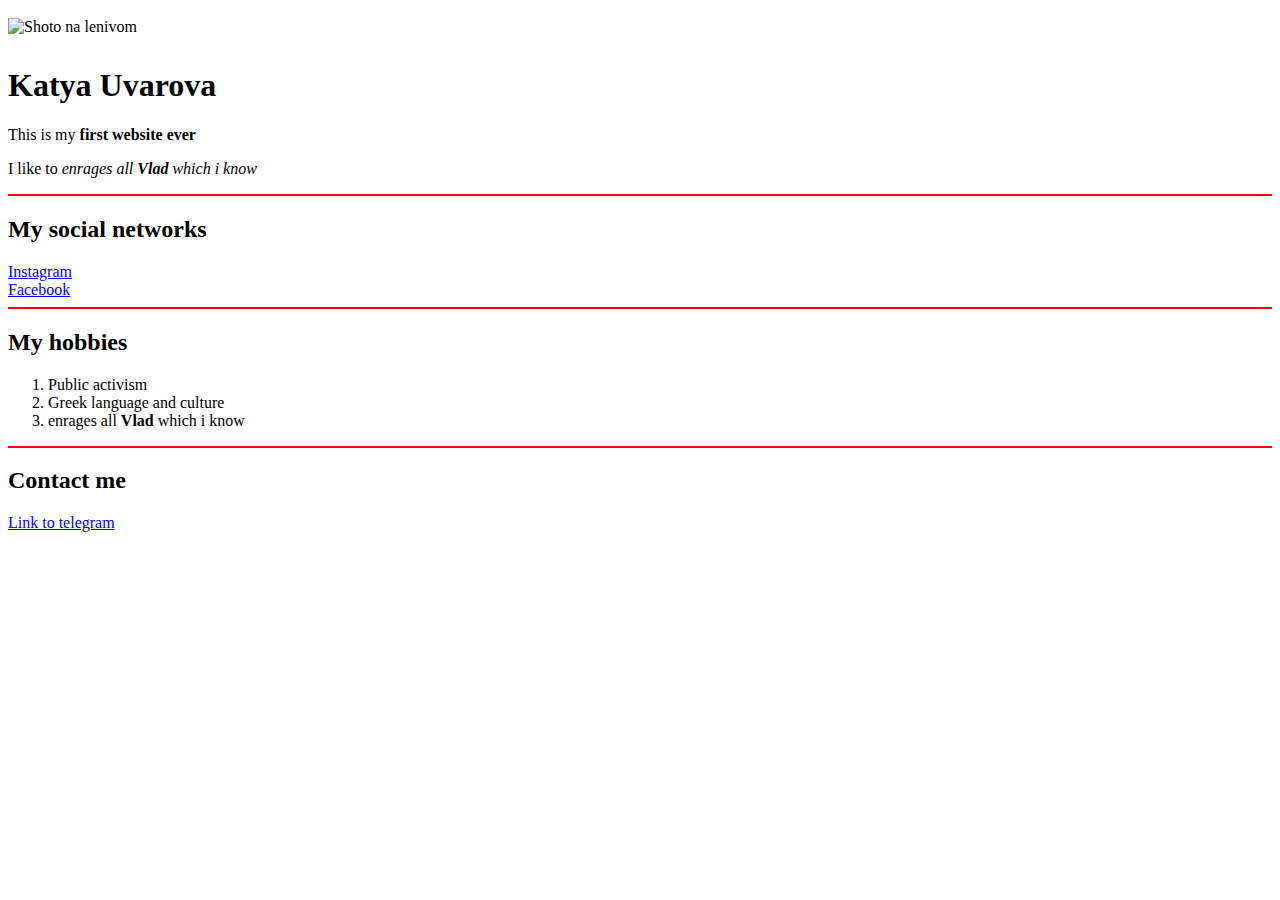
==== index.html @ d54b52ec "Update index.html" ====
<!DOCTYPE html>
<html>
<head>
<meta charset="utf-8">
<title>Katya Uvarova</title>
  <style>
   hr {
    border: none; /* Убираем границу */
    background-color: red; /* Цвет линии */
    color: red; /* Цвет линии для IE6-7 */
    height: 2px; /* Толщина линии */
   }
  </style>
</head>
<body>
<img 
src="tipa_ya.jpg" 
alt="Shoto na lenivom"
vspace=10px
height=400px
title=-__-
>
<h1>Katya Uvarova</h1>
<p>This is my <b>first website ever</b> </p>
<p>I like to <i>enrages all <b>Vlad</b> which i know</i> </p>

<hr>

<h2><b>My social networks</b></h2>


<li><a href=https://www.instagram.com/ekaterinavirland target=_blank>Instagram</a></li>
<li><a href=https://www.facebook.com/profile.php?id=100067901955665>Facebook</a></li>

<hr>

<h2><b>My hobbies </b></h2>

<ol>
    <li>Public activism</li>
    <li>Greek language and culture</li>
    <li>enrages all <b>Vlad</b> which i know</li>
   </ol>

<hr>

<h2><b>Contact me </b></h2>
<a href=https://t.me/ekaterinavirlands>Link to telegram</a>

</body>
</html>
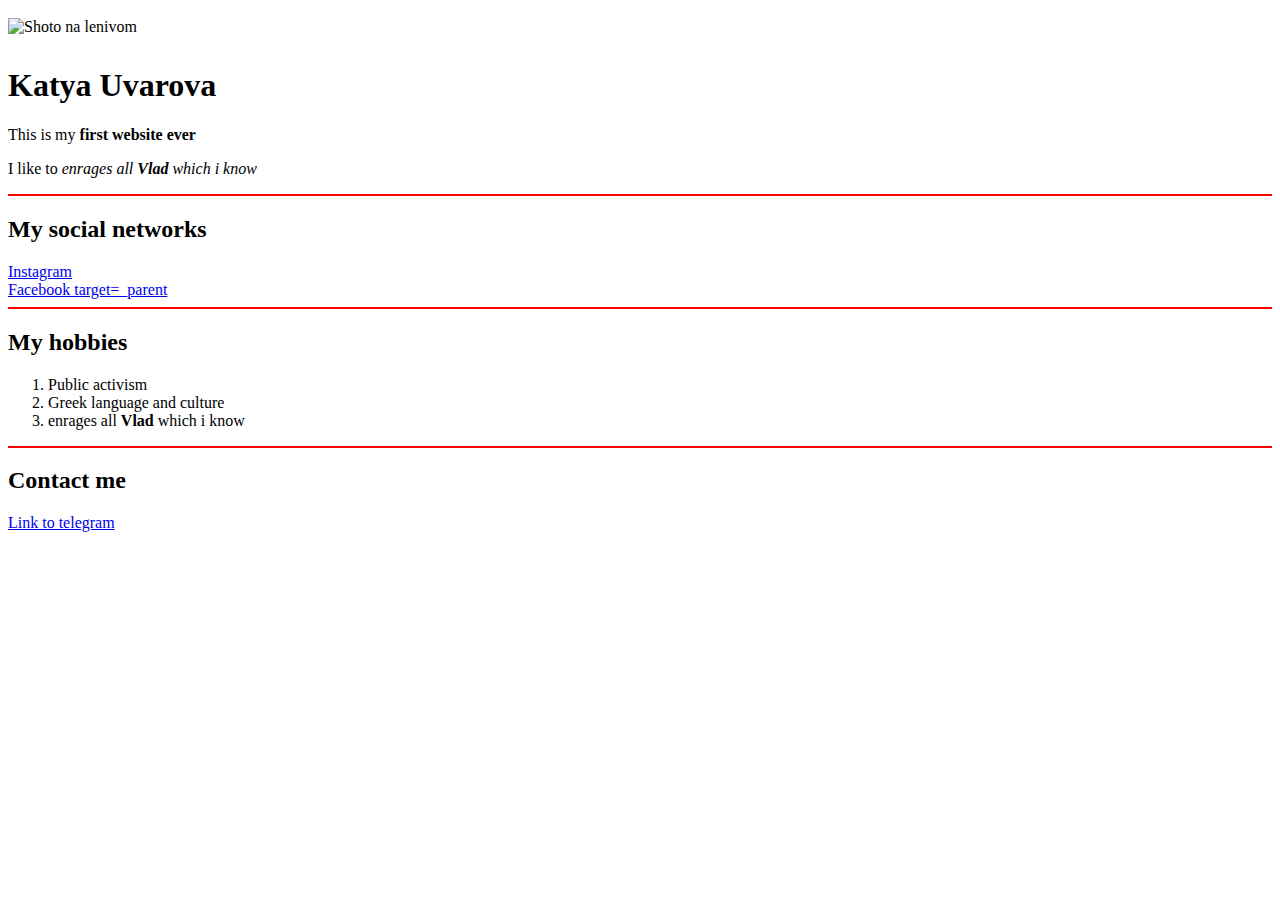
==== commit 0370c944: "Update index.html" ====
--- a/index.html
+++ b/index.html
@@ -30,7 +30,7 @@
 
 
 <li><a href=https://www.instagram.com/ekaterinavirland target=_blank>Instagram</a></li>
-<li><a href=https://www.facebook.com/profile.php?id=100067901955665>Facebook</a></li>
+<li><a href=https://www.facebook.com/profile.php?id=100067901955665>Facebook  target=_parent </a></li>
 
 <hr>
 
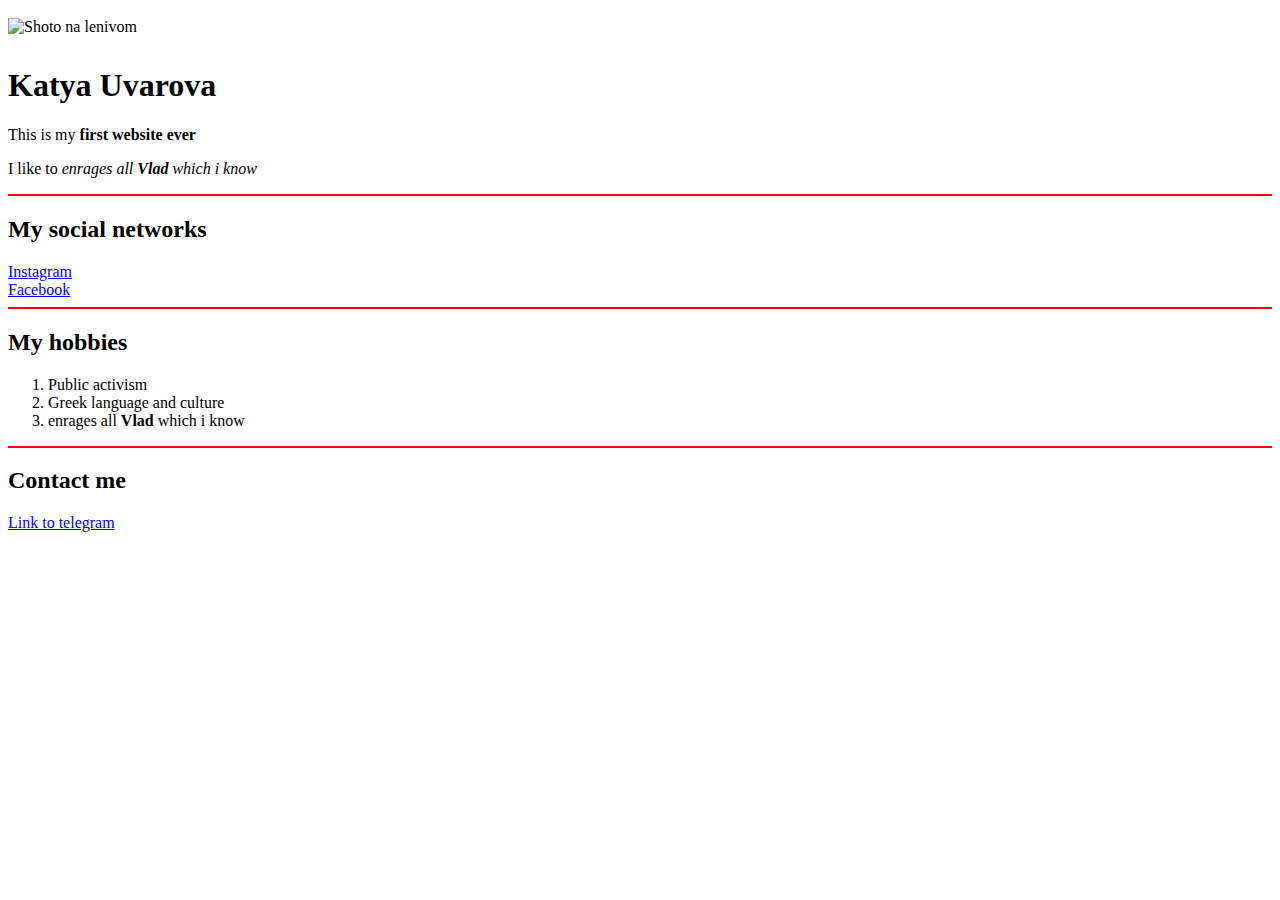
==== commit bac39a06: "Update index.html" ====
--- a/index.html
+++ b/index.html
@@ -30,7 +30,7 @@
 
 
 <li><a href=https://www.instagram.com/ekaterinavirland target=_blank>Instagram</a></li>
-<li><a href=https://www.facebook.com/profile.php?id=100067901955665>Facebook  target=_parent </a></li>
+<li><a href=https://www.facebook.com/profile.php?id=100067901955665     target=_top    >Facebook</a></li>
 
 <hr>
 
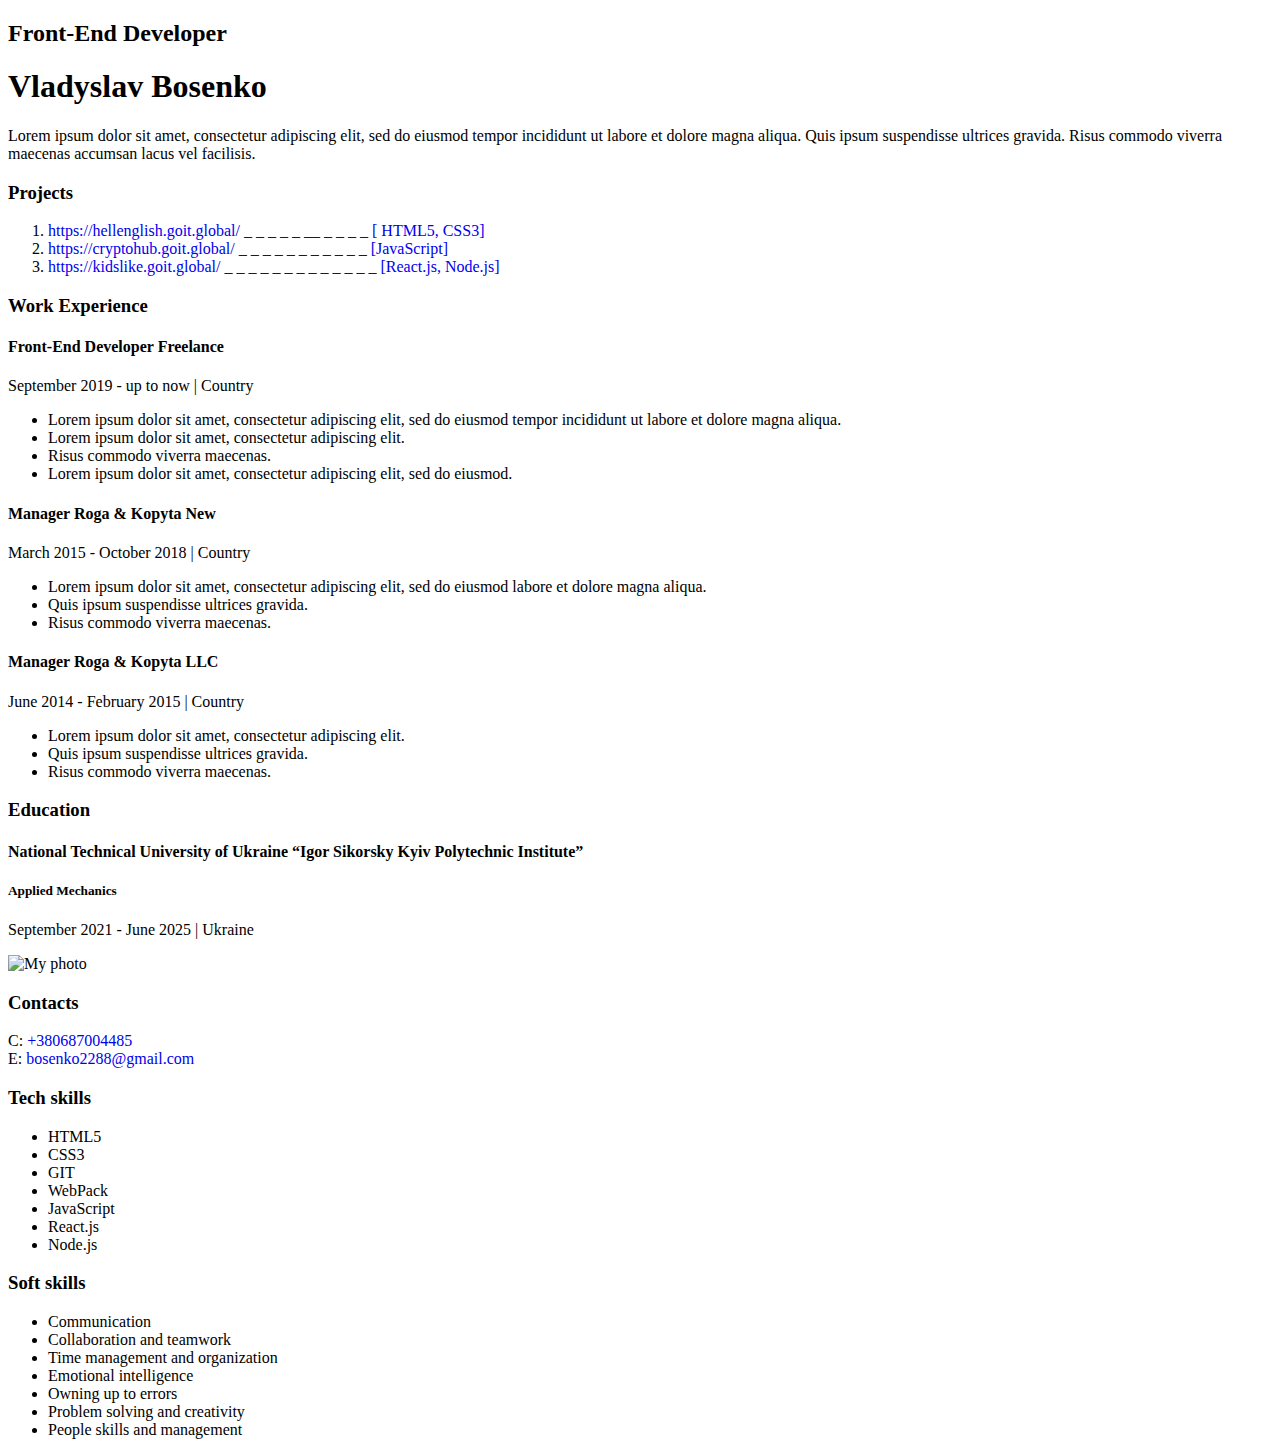
==== commit ffe2d140: "Update index.html" ====
--- a/index.html
+++ b/index.html
@@ -1,51 +1,175 @@
 <!DOCTYPE html>
-<html>
+<html lang="en">
 <head>
-<meta charset="utf-8">
-<title>Katya Uvarova</title>
+  <meta charset="UTF-8">
+  <meta http-equiv="X-UA-Compatible" content="IE=edge">
+   <meta name="viewport" content="width=device-width, initial-scale=1.0">
+  <link rel="preconnect" href="https://fonts.googleapis.com">
+  <link rel="preconnect" href="https://fonts.gstatic.com" crossorigin>
+  <link href="https://fonts.googleapis.com/css2?family=Montserrat:wght@400;700&display=swap" rel="stylesheet">
+  <link rel="stylesheet" href="styles/style.css">
+  <title>Resume</title>
   <style>
-   hr {
-    border: none; /* Убираем границу */
-    background-color: red; /* Цвет линии */
-    color: red; /* Цвет линии для IE6-7 */
-    height: 2px; /* Толщина линии */
+    a {
+     text-decoration: none; 
+    }
+    a:hover {
+    text-decoration: underline;
    }
-  </style>
+   </style>
 </head>
 <body>
-<img 
-src="tipa_ya.jpg" 
-alt="Shoto na lenivom"
-vspace=10px
-height=400px
-title=-__-
->
-<h1>Katya Uvarova</h1>
-<p>This is my <b>first website ever</b> </p>
-<p>I like to <i>enrages all <b>Vlad</b> which i know</i> </p>
 
-<hr>
+   <!--Main-->
+<div class="main">   
 
-<h2><b>My social networks</b></h2>
+    <!--Main content-->
+    <div class="mainContent">   
+        <!--About user-->
+        <div class="aboutUser">
+            <h2 class="about-position">Front-End Developer </h2>
+            <h1 class="my-name"> Vladyslav Bosenko </h1>
+            <p class="some-text">Lorem ipsum dolor sit amet, consectetur adipiscing elit, sed do eiusmod tempor incididunt ut labore et dolore magna aliqua. Quis ipsum suspendisse ultrices gravida. Risus commodo viverra maecenas accumsan lacus vel facilisis.  
+            </p> 
+        </div>
 
+        <!--Projects-->
+        <div class="projects">
+            <h3 class="main-title">Projects</h3>
+            <ol class="project-list">
+                <li class="project-li"><a  href="https://hellenglish.goit.global/"target=_blank >
+                    <span class="project-full">
+                      https://hellenglish.goit.global/
+                      <span class="project-dots"> _ _ _ _ _ __ _ _ _ _</span> 
+                      <span class="project-bracket">[</span> HTML5, CSS3<span class="project-bracket">]</span>
+                    </span> 
+                  </a> </li>
+                <li class="project-li"><a href="https://cryptohub.goit.global/"target=_blank>
+                  <span class="project-full">
+                    https://cryptohub.goit.global/  
+                    <span class="project-dots">_ _ _ _ _ _ _ _ _ _ _</span> 
+                    <span class="project-bracket">[</span>JavaScript<span class="project-bracket">]</span>
+                  </span> 
+                  </a> </li>
+                <li class="project-li"><a href="https://kidslike.goit.global/"target=_blank>
+                  <span class="project-full">
+                    https://kidslike.goit.global/ 
+                    <span class="project-dots">_ _ _ _ _ _ _ _ _ _ _ _ _</span> 
+                    <span class="project-bracket">[</span>React.js, Node.js<span class="project-bracket">]</span>
+                  </span> 
+                </a></li>
+            </ol>
+        </div>
+        
+        <!--Work-->
+        <div  class="work">
+            <h3 class="main-title">Work Experience</h3>
+            <!--First work-->
+            <div>
+                <h4 class="type-work">Front-End Developer <span class="place-work">Freelance</span>  </h4>
+                <p  class="date-work">September 2019 - up to now   |   Country</p>
+                <ul class="work-list">
+                    <li class="work-list"> <span class="work-detail" >Lorem ipsum dolor sit amet, consectetur adipiscing elit, sed do eiusmod tempor incididunt ut labore et dolore magna aliqua. </span> </li>
+                    <li class="work-list"><span class="work-detail" >Lorem ipsum dolor sit amet, consectetur adipiscing elit.</span></li>
+                    <li class="work-list"><span class="work-detail" >Risus commodo viverra maecenas.</span> </li>
+                    <li class="work-list"><span class="work-detail" >Lorem ipsum dolor sit amet, consectetur adipiscing elit, sed do eiusmod. </span></li>
+                </ul>
+            </div>
+            
+             <!--Second work-->
+            <div>
+                <h4 class="type-work">Manager <span class="place-work">Roga & Kopyta New</span>  </h4>
+                <p class="date-work">March 2015 - October 2018   |   Country</p>
+                <ul class="work-list">
+                    <li class="work-list"><span class="work-detail" >Lorem ipsum dolor sit amet, consectetur adipiscing elit, sed do eiusmod labore et dolore magna aliqua.</span>  </li>
+                    <li class="work-list"><span class="work-detail" >Quis ipsum suspendisse ultrices gravida.</span></li>
+                    <li class="work-list"><span class="work-detail" >Risus commodo viverra maecenas. </span></li>
+                </ul>
+            </div>
 
-<li><a href=https://www.instagram.com/ekaterinavirland target=_blank>Instagram</a></li>
-<li><a href=https://www.facebook.com/profile.php?id=100067901955665     target=_top    >Facebook</a></li>
+             <!--Third work-->
+            <div>
+                <h4 class="type-work">Manager <span class="place-work">Roga & Kopyta LLC</span>  </h4>
+                <p class="date-work">June 2014 - February 2015   |   Country</p>
+                <ul class="work-list">
+                    <li class="work-list"> <span class="work-detail" >
+                      Lorem ipsum dolor sit amet, consectetur adipiscing elit. 
+                    </span>  </li>
+                    <li class="work-list"> <span class="work-detail" >
+                      Quis ipsum suspendisse ultrices gravida.
+                    </span>  </li>
+                    <li class="work-list"> <span class="work-detail" >
+                      Risus commodo viverra maecenas.
+                    </span>  </li>
+                </ul>
+            </div>
 
-<hr>
+        </div>
 
-<h2><b>My hobbies </b></h2>
+        <!--Education-->
+        <div  class="education">
+            <h3 class="main-title">Education</h3>
+            <h4 class="university">National Technical University of Ukraine “Igor Sikorsky Kyiv Polytechnic Institute”</h4>
+            <h5 class="specialty">Applied Mechanics </h5>
+            <p class="ed-info">September 2021 - June 2025   |   Ukraine</p>
+        </div>
+    </div>
+    
+    <!--Sidebar-->
+    <aside class="sidebar">   
+        <!--Photo-->
+        <div  >
+            <img src="https://scontent.fiev21-2.fna.fbcdn.net/v/t1.6435-9/67570397_510145259732985_4599166562421702656_n.jpg?_nc_cat=107&ccb=1-5&_nc_sid=09cbfe&_nc_ohc=Po6gDTeSqRIAX-Mpmps&_nc_ht=scontent.fiev21-2.fna&oh=00_AT-g7uM4Bhun18yYDOAqXlr1pNtvgMkYjey40JS9eImJaQ&oe=622E4979" alt="My photo" class="photo">
+            
+        </div>
 
-<ol>
-    <li>Public activism</li>
-    <li>Greek language and culture</li>
-    <li>enrages all <b>Vlad</b> which i know</li>
-   </ol>
+        <!--Contacts-->
+        <div  class="sidebarContacts">
+            <h3 class="sidebar-title">Contacts</h3>
 
-<hr>
+            <!--Type contact-->
+            <div>
+                <p> <span class="contactLetter">C:</span>
+                   <a class="contactHref" href="tel:+380687004485">  +380687004485</a>
+                  <br>
+                   <span class="contactLetter">E:</span>
+                  <a class="contactHref" href="mailto:bosenko2288@gmail.com">  bosenko2288@gmail.com </a></p>
+            </div>
 
-<h2><b>Contact me </b></h2>
-<a href=https://t.me/ekaterinavirlands>Link to telegram</a>
+        </div>
+
+        <!--Tech skills-->
+        <div  class="techSkills">
+            <h3 class="sidebar-title">Tech skills</h3>
+            <ul class="tech-skills-list">
+                <li> <span class="tech-list-text">HTML5</span> </li>
+                <li> <span class="tech-list-text">CSS3</span> </li>
+                <li> <span class="tech-list-text">GIT</span> </li>
+                <li> <span class="tech-list-text">WebPack</span> </li>
+                <li> <span class="tech-list-text">JavaScript</span> </li>
+                <li> <span class="tech-list-text">React.js</span> </li>
+                <li> <span class="tech-list-text">Node.js</span> </li>
+            </ul>
+
+        </div>
+
+         <!--Soft skills-->
+         <div class="softSkills">
+            <h3 class="sidebar-title">Soft skills</h3>
+            <ul class="soft-skills-list">
+              <li> <span class="soft-list-text">Communication</span> </li>
+              <li> <span class="soft-list-text">Collaboration and teamwork</span> </li>
+              <li> <span class="soft-list-text">Time management and organization</span> </li>
+              <li> <span class="soft-list-text">Emotional intelligence</span> </li>
+              <li> <span class="soft-list-text">Owning up to errors</span> </li>
+              <li> <span class="soft-list-text">Problem solving and creativity</span> </li>
+              <li> <span class="soft-list-text">People skills and management</span> </li>
+          </ul>
+
+        </div>
+    </aside>
+
+</div>
 
 </body>
 </html>
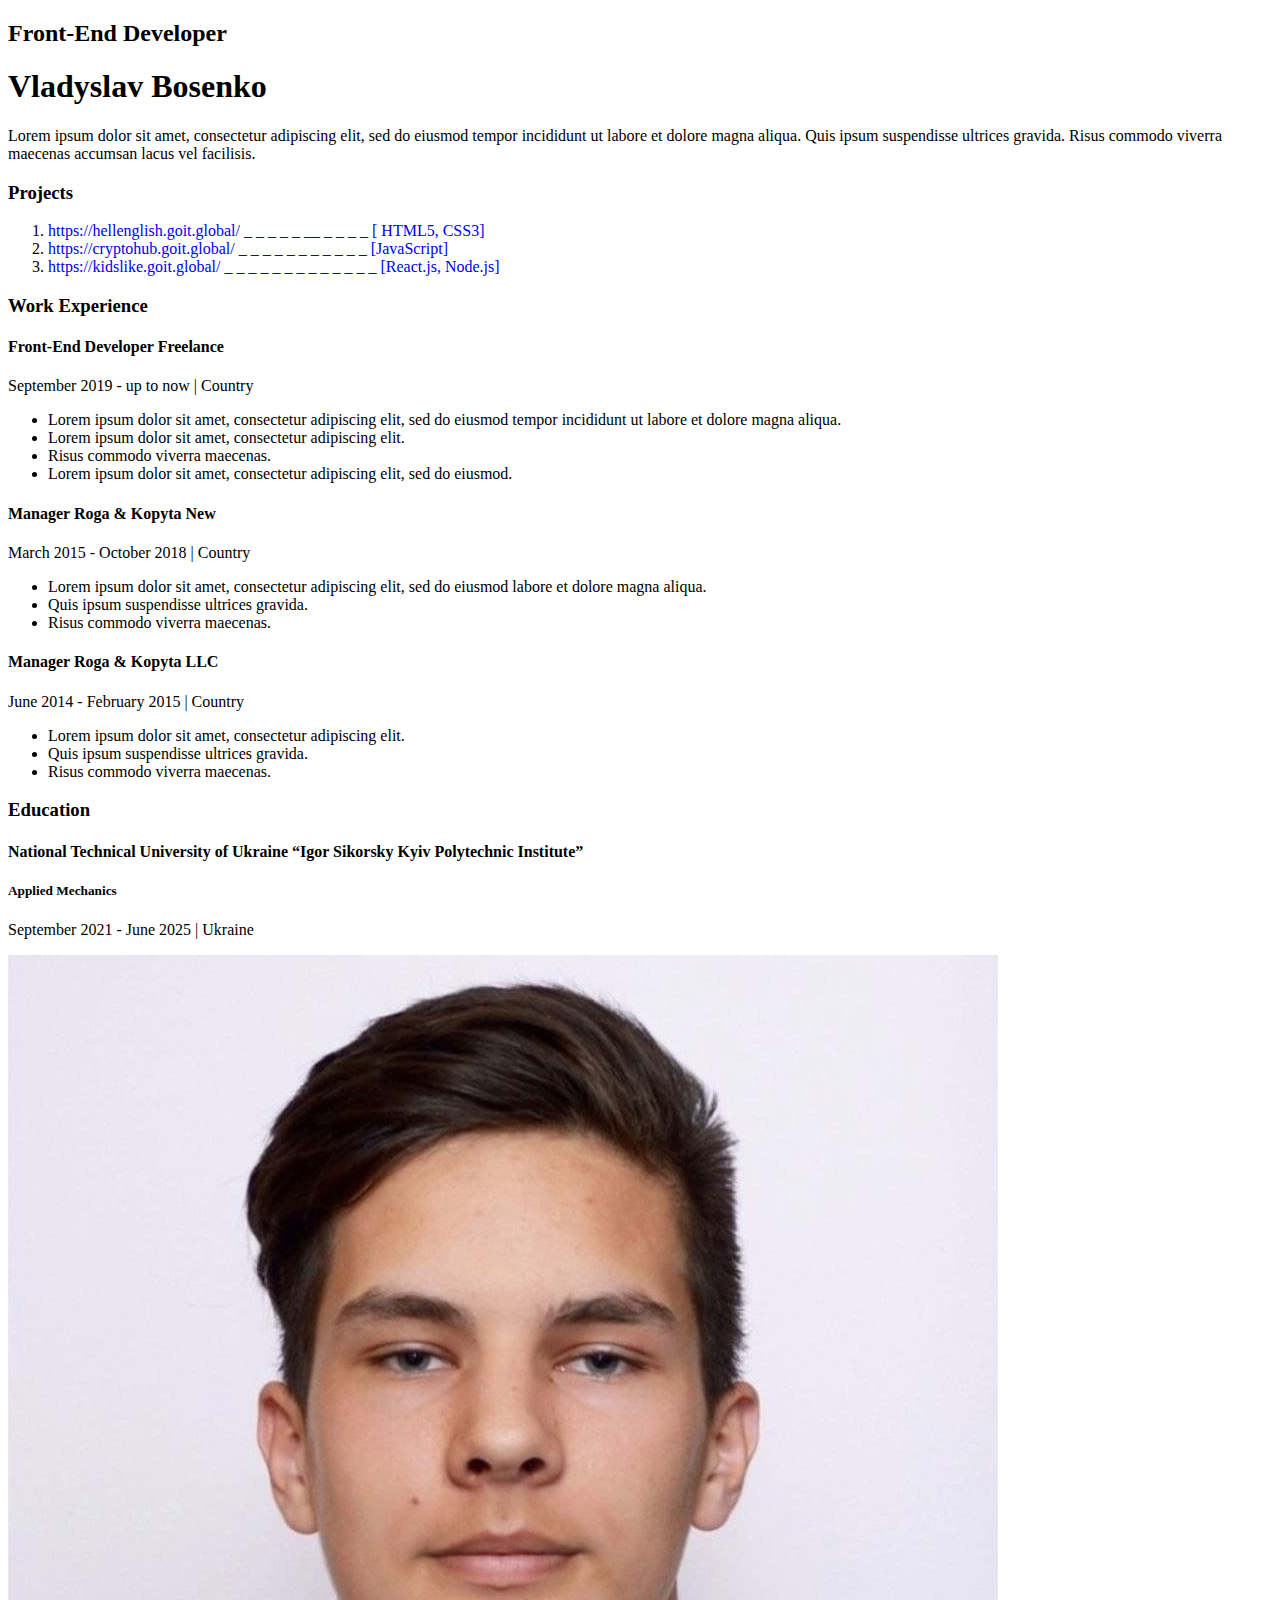
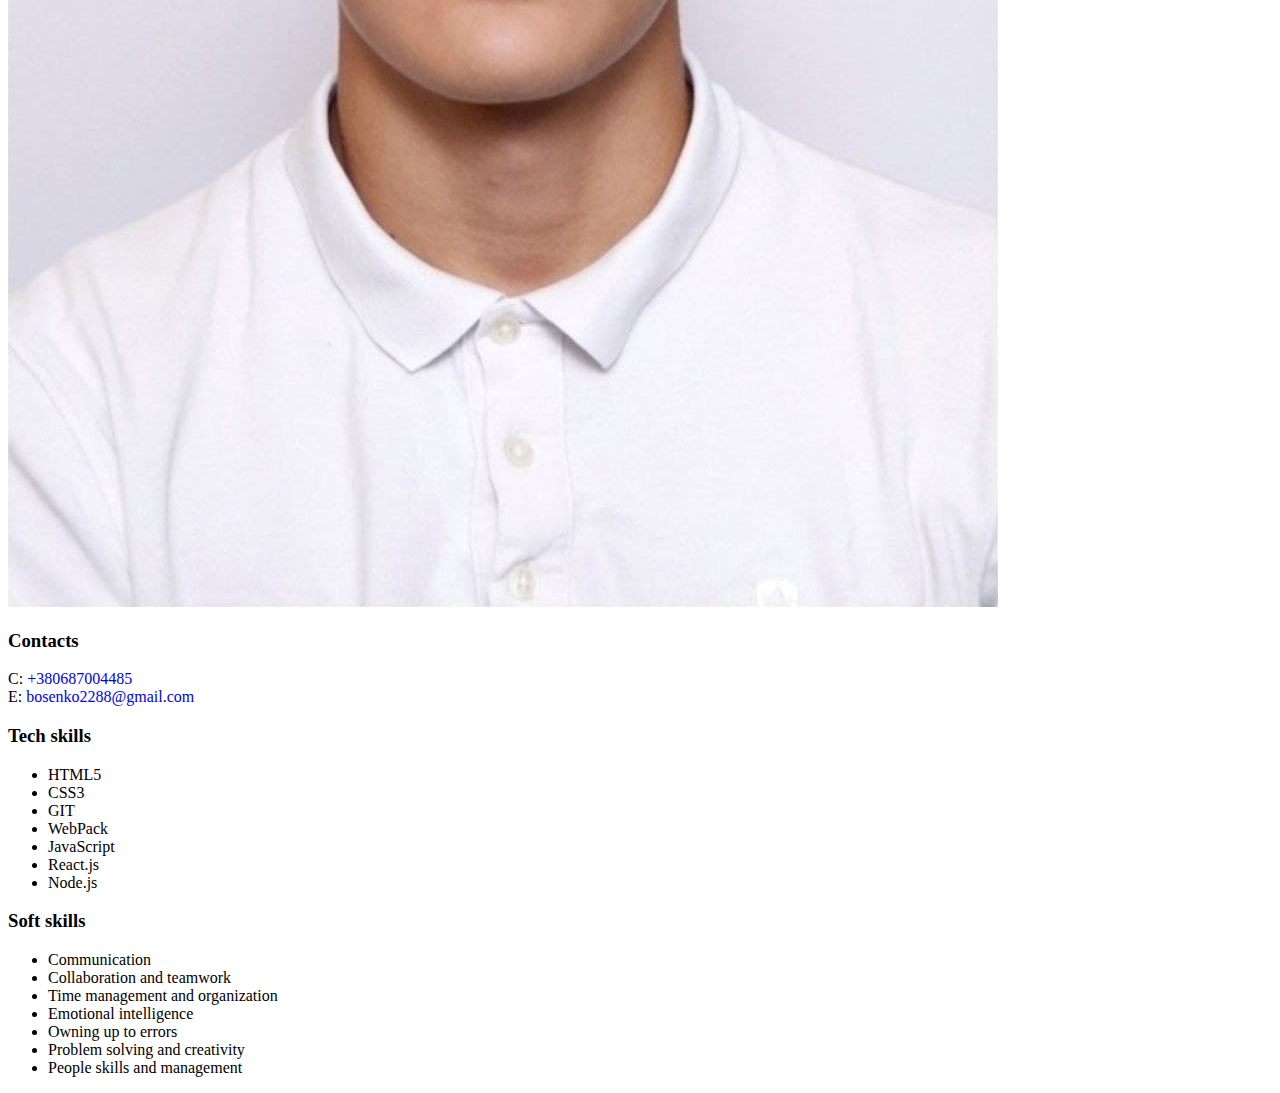
==== commit 37a28f5f: "Update index.html" ====
--- a/index.html
+++ b/index.html
@@ -17,6 +17,7 @@
     text-decoration: underline;
    }
    </style>
+   <link rel="icon" type="image/png" href="photos/icon.png">
 </head>
 <body>
 
@@ -119,7 +120,7 @@
     <aside class="sidebar">   
         <!--Photo-->
         <div  >
-            <img src="https://scontent.fiev21-2.fna.fbcdn.net/v/t1.6435-9/67570397_510145259732985_4599166562421702656_n.jpg?_nc_cat=107&ccb=1-5&_nc_sid=09cbfe&_nc_ohc=Po6gDTeSqRIAX-Mpmps&_nc_ht=scontent.fiev21-2.fna&oh=00_AT-g7uM4Bhun18yYDOAqXlr1pNtvgMkYjey40JS9eImJaQ&oe=622E4979" alt="My photo" class="photo">
+            <img src="photos/my_photo.jpg" alt="My photo" class="photo">
             
         </div>
 
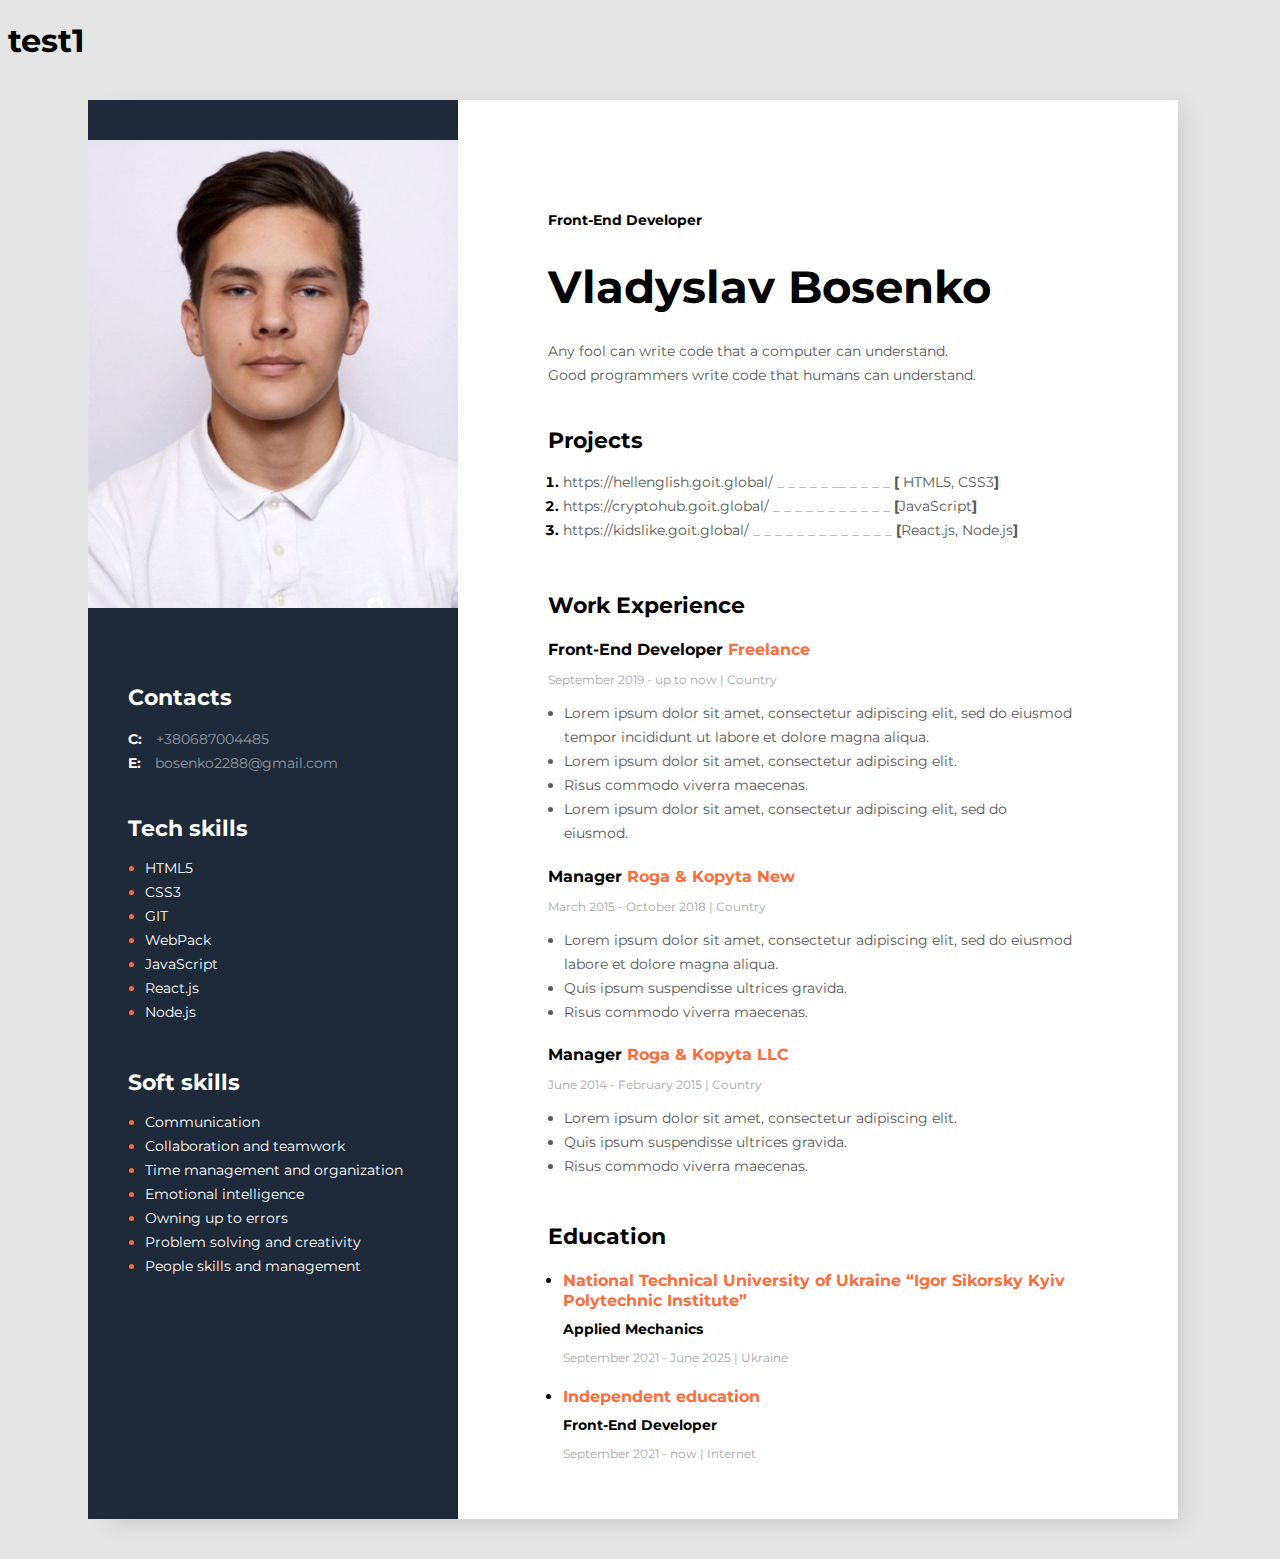
==== commit 72f2405f: "aaaa" ====
--- a/index.html
+++ b/index.html
@@ -1,3 +1,4 @@
+
 <!DOCTYPE html>
 <html lang="en">
 <head>
@@ -20,7 +21,7 @@
    <link rel="icon" type="image/png" href="photos/icon.png">
 </head>
 <body>
-
+<h1>test1</h1>
    <!--Main-->
 <div class="main">   
 
@@ -30,7 +31,9 @@
         <div class="aboutUser">
             <h2 class="about-position">Front-End Developer </h2>
             <h1 class="my-name"> Vladyslav Bosenko </h1>
-            <p class="some-text">Lorem ipsum dolor sit amet, consectetur adipiscing elit, sed do eiusmod tempor incididunt ut labore et dolore magna aliqua. Quis ipsum suspendisse ultrices gravida. Risus commodo viverra maecenas accumsan lacus vel facilisis.  
+            <p class="some-text">Any fool can write code that a computer can understand. 
+              <br>
+              Good programmers write code that humans can understand.  
             </p> 
         </div>
 
@@ -110,10 +113,22 @@
         <!--Education-->
         <div  class="education">
             <h3 class="main-title">Education</h3>
-            <h4 class="university">National Technical University of Ukraine “Igor Sikorsky Kyiv Polytechnic Institute”</h4>
-            <h5 class="specialty">Applied Mechanics </h5>
-            <p class="ed-info">September 2021 - June 2025   |   Ukraine</p>
-        </div>
+            <ul class="ed-list">
+             <li>
+              <h4 class="university">National Technical University of Ukraine “Igor Sikorsky Kyiv Polytechnic Institute”</h4>
+             </li>
+              <h5 class="specialty">Applied Mechanics </h5>
+             <p class="ed-info">September 2021 - June 2025   |   Ukraine</p>
+             
+             <li>
+              <h4 class="university">Independent education</h4>
+             </li>
+              <h5 class="specialty">Front-End Developer</h5>
+             <p class="ed-info">September 2021 - now   |   Internet</p>
+            
+            </ul>
+            
+          </div>
     </div>
     
     <!--Sidebar-->
--- a/styles/style.css
+++ b/styles/style.css
@@ -0,0 +1,362 @@
+body{
+  font-family: 'Montserrat', sans-serif;
+  background: #E5E5E5;
+}
+
+.main{
+  display: flex;
+  flex-direction: row-reverse;
+  width: 1075px;
+  height: 1419px;
+  left: 40px;
+  top: 40px;
+  background: #FFFFFF;
+  box-shadow: 6px 6px 20px rgba(0, 0, 0, 0.1);
+  margin: 40px auto;
+}
+
+.mainContent{
+  background-color: white;
+  padding: 100px 90px ;
+ 
+}
+
+.about-position{
+  /* width: 153px; */
+  /* height: 17px; */
+  left: 498px;
+  top: 142px;
+  font-family: Montserrat;
+  font-style: normal;
+  font-weight: bold;
+  font-size: 14px;
+  line-height: 17px;
+  color: #000000;
+  margin-bottom: 20px;
+}
+
+.my-name{
+  /* width: 462px; */
+  /* heght: 50px; */
+  left: 498px;
+  top: 178px;
+  font-family: Montserrat;
+  font-style: normal;
+  font-weight: bold;
+  font-size: 45px;
+  line-height: 55px;
+  color: #000000;
+  margin-bottom: 25px;
+}
+
+.some-text{
+  /* width: 400px; */
+  /* height: 120px; */
+  left: 498px;
+  top: 252px;
+  font-family: Montserrat;
+  font-style: normal;
+  font-weight: normal;
+  font-size: 14px;
+  line-height: 24px;
+  color: #595959;
+
+}
+
+.aboutUser{
+  margin-bottom: 40px;
+  }
+
+.projects{
+  margin-bottom: 50px;
+}
+
+.main-title{
+  /* width: 95px; */
+  /* height: 27px; */
+  left: 498px;
+  top: 412px;
+  font-family: Montserrat;
+  font-style: normal;
+  font-weight: bold;
+  font-size: 22px;
+  line-height: 27px;
+  color: #000000;
+  margin-bottom: 10px;
+}
+
+.project-list{
+  padding: 0px;
+  margin-left: 15px;
+  
+}
+
+.project-li{
+  left: 498px;
+  top: 447px;
+  font-family: Montserrat;
+  font-style: normal;
+  font-weight: bold;
+  font-size: 14px;
+  line-height: 24px;
+  color: #000000;
+  
+  }
+
+.project-full{
+  left: 524px;
+  top: 447px;
+  font-family: Montserrat;
+  font-style: normal;
+  font-weight: normal;
+  font-size: 14px;
+  line-height: 24px;
+  color: #595959;
+}
+
+.project-dots{
+ 
+  color: #A8A8A8;
+  width: 141.93px;
+  height: 48px;
+  left: 706.57px;
+  top: 464px;
+}
+
+.project-bracket{
+  font-family: Montserrat;
+  font-style: normal;
+  font-weight: bold;
+  font-size: 14px;
+  line-height: 24px;
+}
+
+.work{
+  margin-bottom: 45px;
+}
+
+.type-work{
+  left: 498px;
+  top: 609px;
+  font-family: Montserrat;
+  font-style: normal;
+  font-weight: bold;
+  font-size: 16px;
+  line-height: 20px;
+  color: #000000;
+  margin-bottom: 10px;
+}
+
+.place-work{
+  color: #FB6D3A;
+}
+
+.date-work{
+  left: 498px;
+  top: 640px;
+  font-family: Montserrat;
+  font-style: normal;
+  font-weight: normal;
+  font-size: 12px;
+  line-height: 15px;
+  color: #A8A8A8;
+  margin-bottom: 5px;
+}
+
+.work-list{
+  width: 509px;
+  left: 498px;
+  top: 663px;
+  font-family: Montserrat;
+  font-style: normal;
+  font-weight: bold;
+  font-size: 14px;
+  line-height: 24px;
+  color: #595959;
+  padding: 0px;
+  margin-left: 8px;
+}
+
+.work-detail{
+  
+  left: 514px;
+  top: 663px;
+  font-family: Montserrat;
+  font-style: normal;
+  font-weight: normal;
+  font-size: 14px;
+  line-height: 24px;
+  color: #595959;
+}
+
+.education{
+  margin-bottom: 110px;
+}
+
+.ed-list{
+  padding: 0px;
+  margin-left: 15px;
+}
+
+
+.university{
+  width: 525px;
+  height: auto;
+  left: 498px;
+  top: 1177px;
+  font-family: Montserrat;
+  font-style: normal;
+  font-weight: bold;
+  font-size: 16px;
+  line-height: 20px;
+  color: #FB6D3A;
+  margin-bottom: 10px;
+}
+
+.specialty{
+  left: 498px;
+  top: 1208px;
+  font-family: Montserrat;
+  font-style: normal;
+  font-weight: bold;
+  font-size: 14px;
+  line-height: 17px;
+  color: #000000;
+  margin-top: 10px;
+  margin-bottom: 10px;
+}
+
+.ed-info{
+  left: 498px;
+  top: 1237px;
+  font-family: Montserrat;
+  font-style: normal;
+  font-weight: normal;
+  font-size: 12px;
+  line-height: 15px;
+  color: #A8A8A8;
+  
+}
+
+.sidebar {
+  background-color: #1E2939;
+  color: white;
+  width: 370px;
+}
+
+.photo{
+  margin-top: 40px;
+  width: 370px;
+  margin-bottom: 50px;
+}
+
+.sidebarContacts{
+  margin-bottom: 40px;
+  margin-left: 40px;
+}
+
+.sidebar-title{
+  color: #fff;
+  font-style: normal;
+  font-weight: bold;
+  font-size: 22px;
+  line-height: 27px;
+  margin-bottom: 8px;
+}
+
+.contactLetter{
+  /* width: 26px; */
+  /* height: 48px; */
+  left: 80px;
+  top: 520px;
+  font-family: Montserrat;
+  font-style: normal;
+  font-weight: bold;
+  font-size: 14px;
+  line-height: 24px;
+  color: #FFFFFF;
+  margin-right: 10px;
+ 
+}
+
+.contactHref{
+  /* width: 157px; */
+  /* height: 48px; */
+  left: 106px;
+  top: 520px;
+  font-family: Montserrat;
+  font-style: normal;
+  font-weight: normal;
+  font-size: 14px;
+  line-height: 24px;
+  color: #fff;
+  opacity: 0.5;
+  
+}
+
+
+.techSkills{
+  margin-bottom: 45px;
+  margin-left: 40px;
+}
+
+.tech-skills-list{
+  padding: 0px;
+  margin-left: 17px;
+  width: 6px;
+  height: 168px;
+  left: 80px;
+  top: 650px;
+  font-family: Montserrat;
+  font-style: normal;
+  font-weight: bold;
+  font-size: 14px;
+  line-height: 24px;
+  color: #FB6D3A;
+} 
+
+.tech-list-text{
+  /* width: 72px; */
+  /* height: 168px; */
+  left: 96px;
+  top: 650px;
+  font-family: Montserrat;
+  font-style: normal;
+  font-weight: normal;
+  font-size: 14px;
+  line-height: 24px;
+  color: #FFFFFF;
+  
+}
+
+.softSkills{
+  margin-left: 40px;
+}
+
+.soft-skills-list{
+  padding: 0px;
+  margin-left: 17px;
+  /* width: 6px; */
+  /* height: 168px; */
+  left: 80px;
+  top: 650px;
+  font-family: Montserrat;
+  font-style: normal;
+  font-weight: bold;
+  font-size: 14px;
+  line-height: 24px;
+  color: #FB6D3A;
+} 
+
+.soft-list-text{
+  /* width: 74px; */
+  /* height: 96px; */
+  left: 96px;
+  top: 897px;
+  font-family: Montserrat;
+  font-style: normal;
+  font-weight: normal;
+  font-size: 14px;
+  line-height: 24px;
+  color: #FFFFFF;
+}
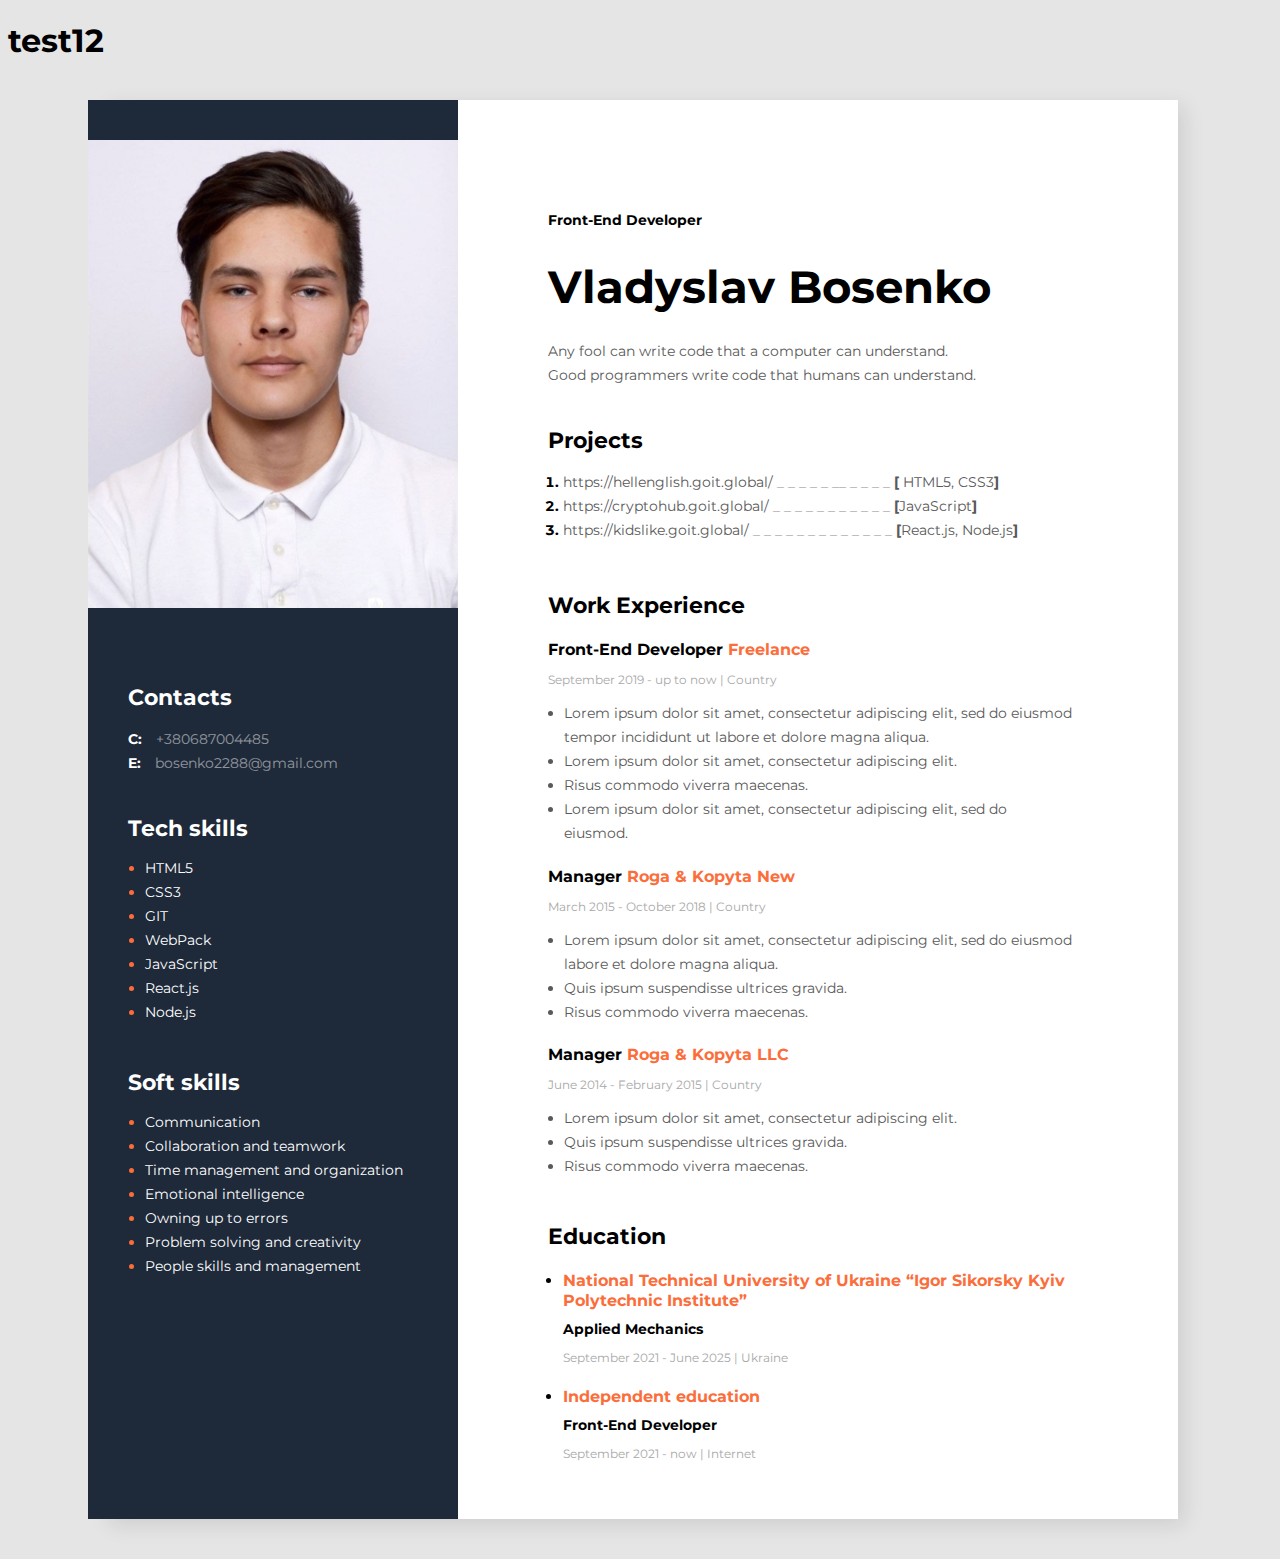
==== commit 5bfe9931: "12" ====
--- a/index.html
+++ b/index.html
@@ -21,7 +21,7 @@
    <link rel="icon" type="image/png" href="photos/icon.png">
 </head>
 <body>
-<h1>test1</h1>
+<h1>test12</h1>
    <!--Main-->
 <div class="main">   
 
